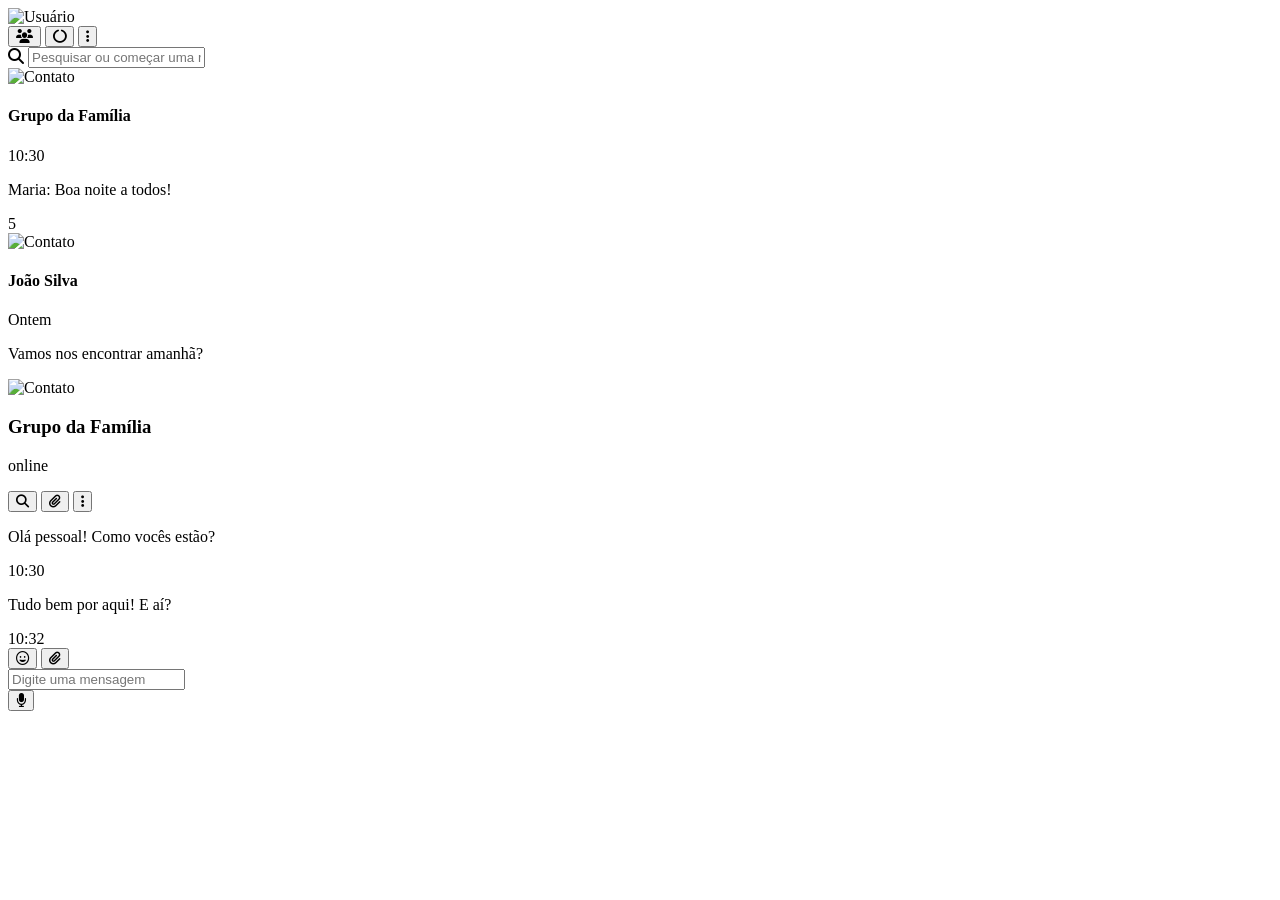
==== index.html @ 3fcf9cb4 "Add initial HTML structure for WhatsApp clone" ====
<!DOCTYPE html>
<html lang="pt-BR">
<head>
    <meta charset="UTF-8">
    <meta name="viewport" content="width=device-width, initial-scale=1.0">
    <title>WhatsApp Clone</title>
    <link rel="stylesheet" href="style.css">
    <link rel="stylesheet" href="https://cdnjs.cloudflare.com/ajax/libs/font-awesome/6.4.0/css/all.min.css">
</head>
<body>
    <div class="app-container">
        <!-- Barra Lateral -->
        <div class="sidebar">
            <!-- Cabeçalho da Sidebar -->
            <div class="sidebar-header">
                <div class="user-avatar">
                    <img src="https://via.placeholder.com/40" alt="Usuário">
                </div>
                <div class="sidebar-actions">
                    <button class="icon-btn"><i class="fas fa-users"></i></button>
                    <button class="icon-btn"><i class="fas fa-circle-notch"></i></button>
                    <button class="icon-btn"><i class="fas fa-ellipsis-v"></i></button>
                </div>
            </div>

            <!-- Campo de Busca -->
            <div class="search-container">
                <div class="search-box">
                    <i class="fas fa-search"></i>
                    <input type="text" placeholder="Pesquisar ou começar uma nova conversa">
                </div>
            </div>

            <!-- Lista de Conversas -->
            <div class="conversations-list">
                <!-- Conversa 1 -->
                <div class="conversation-item active">
                    <div class="conversation-avatar">
                        <img src="https://via.placeholder.com/50" alt="Contato">
                    </div>
                    <div class="conversation-info">
                        <div class="conversation-header">
                            <h4>Grupo da Família</h4>
                            <span class="time">10:30</span>
                        </div>
                        <div class="conversation-preview">
                            <p>Maria: Boa noite a todos!</p>
                            <span class="unread-count">5</span>
                        </div>
                    </div>
                </div>

                <!-- Conversa 2 -->
                <div class="conversation-item">
                    <div class="conversation-avatar">
                        <img src="https://via.placeholder.com/50" alt="Contato">
                    </div>
                    <div class="conversation-info">
                        <div class="conversation-header">
                            <h4>João Silva</h4>
                            <span class="time">Ontem</span>
                        </div>
                        <div class="conversation-preview">
                            <p>Vamos nos encontrar amanhã?</p>
                        </div>
                    </div>
                </div>
                
                <!-- Adicione mais conversas aqui -->
            </div>
        </div>

        <!-- Área Principal de Chat -->
        <div class="chat-area">
            <!-- Cabeçalho do Chat -->
            <div class="chat-header">
                <div class="chat-contact">
                    <div class="contact-avatar">
                        <img src="https://via.placeholder.com/45" alt="Contato">
                    </div>
                    <div class="contact-info">
                        <h3>Grupo da Família</h3>
                        <p>online</p>
                    </div>
                </div>
                <div class="chat-actions">
                    <button class="icon-btn"><i class="fas fa-search"></i></button>
                    <button class="icon-btn"><i class="fas fa-paperclip"></i></button>
                    <button class="icon-btn"><i class="fas fa-ellipsis-v"></i></button>
                </div>
            </div>

            <!-- Mensagens -->
            <div class="messages-container" id="messagesContainer">
                <!-- Mensagem recebida -->
                <div class="message received">
                    <div class="message-content">
                        <p>Olá pessoal! Como vocês estão?</p>
                        <span class="message-time">10:30</span>
                    </div>
                </div>

                <!-- Mensagem enviada -->
                <div class="message sent">
                    <div class="message-content">
                        <p>Tudo bem por aqui! E aí?</p>
                        <span class="message-time">10:32</span>
                    </div>
                </div>
            </div>

            <!-- Input de Mensagem -->
            <div class="message-input-container">
                <div class="input-actions">
                    <button class="icon-btn"><i class="far fa-grin"></i></button>
                    <button class="icon-btn"><i class="fas fa-paperclip"></i></button>
                </div>
                <div class="message-input">
                    <input type="text" placeholder="Digite uma mensagem" id="messageInput">
                </div>
                <div class="send-button">
                    <button class="icon-btn" id="sendButton">
                        <i class="fas fa-microphone"></i>
                    </button>
                </div>
            </div>
        </div>
    </div>

    <script src="script.js"></script>
</body>
</html>
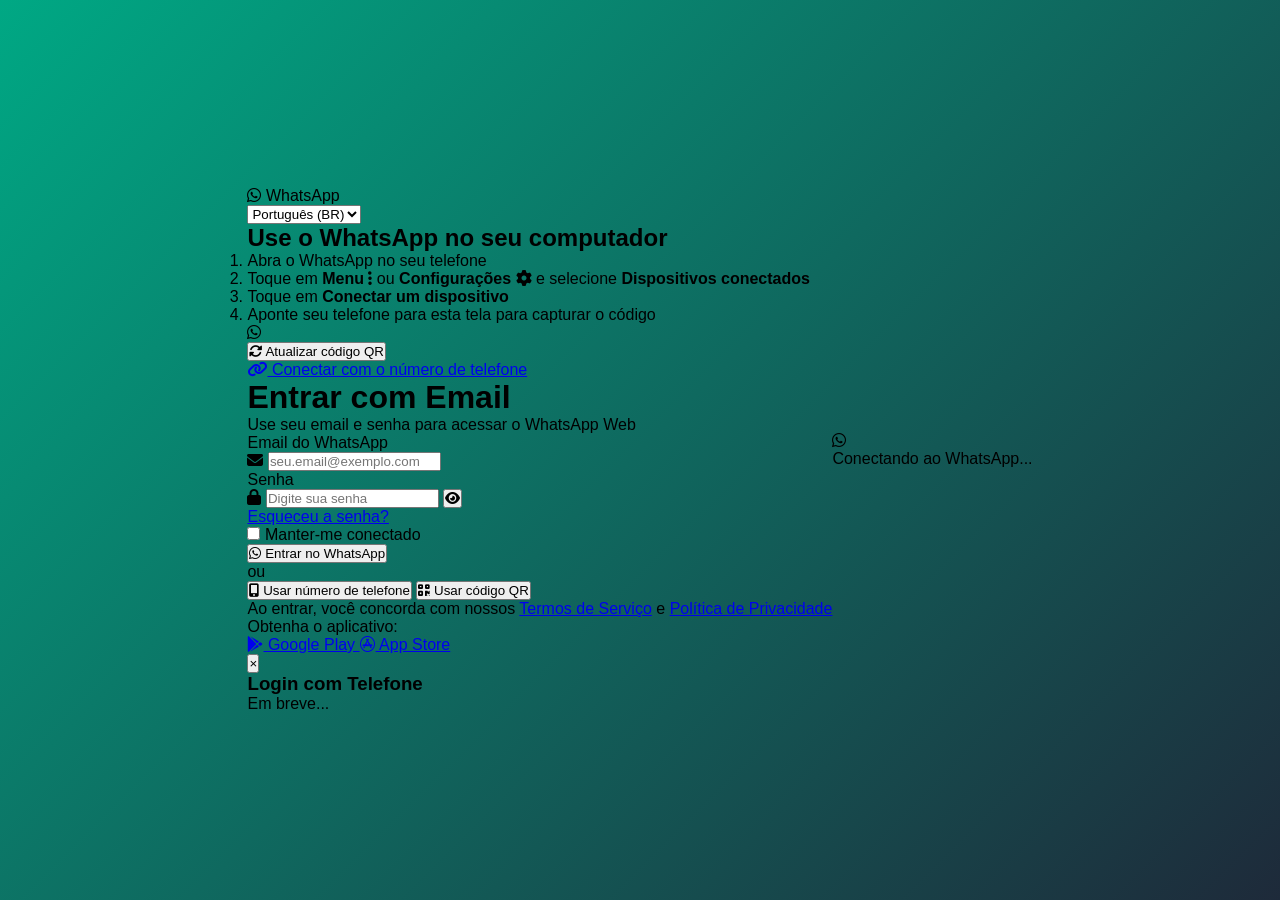
==== commit 8243f550: "Update index.html" ====
--- a/index.html
+++ b/index.html
@@ -3,127 +3,184 @@
 <head>
     <meta charset="UTF-8">
     <meta name="viewport" content="width=device-width, initial-scale=1.0">
-    <title>WhatsApp Clone</title>
+    <title>WhatsApp Web - Login</title>
     <link rel="stylesheet" href="style.css">
     <link rel="stylesheet" href="https://cdnjs.cloudflare.com/ajax/libs/font-awesome/6.4.0/css/all.min.css">
+    <link rel="icon" href="https://web.whatsapp.com/favicon.ico" type="image/x-icon">
 </head>
 <body>
-    <div class="app-container">
-        <!-- Barra Lateral -->
-        <div class="sidebar">
-            <!-- Cabeçalho da Sidebar -->
-            <div class="sidebar-header">
-                <div class="user-avatar">
-                    <img src="https://via.placeholder.com/40" alt="Usuário">
-                </div>
-                <div class="sidebar-actions">
-                    <button class="icon-btn"><i class="fas fa-users"></i></button>
-                    <button class="icon-btn"><i class="fas fa-circle-notch"></i></button>
-                    <button class="icon-btn"><i class="fas fa-ellipsis-v"></i></button>
-                </div>
+    <div class="login-container">
+        <!-- Cabeçalho -->
+        <header class="login-header">
+            <div class="whatsapp-logo">
+                <i class="fab fa-whatsapp"></i>
+                <span>WhatsApp</span>
             </div>
+            <div class="language-selector">
+                <select>
+                    <option value="pt">Português (BR)</option>
+                    <option value="en">English</option>
+                    <option value="es">Español</option>
+                </select>
+            </div>
+        </header>
 
-            <!-- Campo de Busca -->
-            <div class="search-container">
-                <div class="search-box">
-                    <i class="fas fa-search"></i>
-                    <input type="text" placeholder="Pesquisar ou começar uma nova conversa">
-                </div>
-            </div>
+        <div class="login-wrapper">
+            <!-- Painel Esquerdo - QR Code -->
+            <div class="qr-panel">
+                <div class="qr-container">
+                    <div class="qr-header">
+                        <h2>Use o WhatsApp no seu computador</h2>
+                    </div>
+                    
+                    <div class="qr-instructions">
+                        <ol>
+                            <li>Abra o WhatsApp no seu telefone</li>
+                            <li>Toque em <strong>Menu</strong> <i class="fas fa-ellipsis-v"></i> ou <strong>Configurações</strong> <i class="fas fa-cog"></i> e selecione <strong>Dispositivos conectados</strong></li>
+                            <li>Toque em <strong>Conectar um dispositivo</strong></li>
+                            <li>Aponte seu telefone para esta tela para capturar o código</li>
+                        </ol>
+                    </div>
 
-            <!-- Lista de Conversas -->
-            <div class="conversations-list">
-                <!-- Conversa 1 -->
-                <div class="conversation-item active">
-                    <div class="conversation-avatar">
-                        <img src="https://via.placeholder.com/50" alt="Contato">
-                    </div>
-                    <div class="conversation-info">
-                        <div class="conversation-header">
-                            <h4>Grupo da Família</h4>
-                            <span class="time">10:30</span>
-                        </div>
-                        <div class="conversation-preview">
-                            <p>Maria: Boa noite a todos!</p>
-                            <span class="unread-count">5</span>
+                    <div class="qr-code">
+                        <!-- QR Code de exemplo -->
+                        <div class="qr-image">
+                            <div class="qr-placeholder">
+                                <div class="qr-grid"></div>
+                                <div class="whatsapp-qr-icon">
+                                    <i class="fab fa-whatsapp"></i>
+                                </div>
+                            </div>
+                            <div class="qr-refresh">
+                                <button id="refreshQR">
+                                    <i class="fas fa-sync-alt"></i>
+                                    Atualizar código QR
+                                </button>
+                            </div>
                         </div>
                     </div>
-                </div>
 
-                <!-- Conversa 2 -->
-                <div class="conversation-item">
-                    <div class="conversation-avatar">
-                        <img src="https://via.placeholder.com/50" alt="Contato">
-                    </div>
-                    <div class="conversation-info">
-                        <div class="conversation-header">
-                            <h4>João Silva</h4>
-                            <span class="time">Ontem</span>
-                        </div>
-                        <div class="conversation-preview">
-                            <p>Vamos nos encontrar amanhã?</p>
-                        </div>
-                    </div>
-                </div>
-                
-                <!-- Adicione mais conversas aqui -->
-            </div>
-        </div>
-
-        <!-- Área Principal de Chat -->
-        <div class="chat-area">
-            <!-- Cabeçalho do Chat -->
-            <div class="chat-header">
-                <div class="chat-contact">
-                    <div class="contact-avatar">
-                        <img src="https://via.placeholder.com/45" alt="Contato">
-                    </div>
-                    <div class="contact-info">
-                        <h3>Grupo da Família</h3>
-                        <p>online</p>
-                    </div>
-                </div>
-                <div class="chat-actions">
-                    <button class="icon-btn"><i class="fas fa-search"></i></button>
-                    <button class="icon-btn"><i class="fas fa-paperclip"></i></button>
-                    <button class="icon-btn"><i class="fas fa-ellipsis-v"></i></button>
-                </div>
-            </div>
-
-            <!-- Mensagens -->
-            <div class="messages-container" id="messagesContainer">
-                <!-- Mensagem recebida -->
-                <div class="message received">
-                    <div class="message-content">
-                        <p>Olá pessoal! Como vocês estão?</p>
-                        <span class="message-time">10:30</span>
-                    </div>
-                </div>
-
-                <!-- Mensagem enviada -->
-                <div class="message sent">
-                    <div class="message-content">
-                        <p>Tudo bem por aqui! E aí?</p>
-                        <span class="message-time">10:32</span>
+                    <div class="qr-help">
+                        <a href="#">
+                            <i class="fas fa-link"></i>
+                            Conectar com o número de telefone
+                        </a>
                     </div>
                 </div>
             </div>
 
-            <!-- Input de Mensagem -->
-            <div class="message-input-container">
-                <div class="input-actions">
-                    <button class="icon-btn"><i class="far fa-grin"></i></button>
-                    <button class="icon-btn"><i class="fas fa-paperclip"></i></button>
-                </div>
-                <div class="message-input">
-                    <input type="text" placeholder="Digite uma mensagem" id="messageInput">
-                </div>
-                <div class="send-button">
-                    <button class="icon-btn" id="sendButton">
-                        <i class="fas fa-microphone"></i>
-                    </button>
+            <!-- Painel Direito - Login por Email/Senha -->
+            <div class="login-panel">
+                <div class="login-form-container">
+                    <div class="login-header-form">
+                        <h1>Entrar com Email</h1>
+                        <p class="subtitle">Use seu email e senha para acessar o WhatsApp Web</p>
+                    </div>
+
+                    <form id="loginForm" class="login-form">
+                        <div class="form-group">
+                            <label for="email">Email do WhatsApp</label>
+                            <div class="input-with-icon">
+                                <i class="fas fa-envelope"></i>
+                                <input 
+                                    type="email" 
+                                    id="email" 
+                                    placeholder="seu.email@exemplo.com"
+                                    required
+                                    autocomplete="email"
+                                >
+                            </div>
+                        </div>
+
+                        <div class="form-group">
+                            <label for="password">Senha</label>
+                            <div class="input-with-icon">
+                                <i class="fas fa-lock"></i>
+                                <input 
+                                    type="password" 
+                                    id="password" 
+                                    placeholder="Digite sua senha"
+                                    required
+                                    autocomplete="current-password"
+                                >
+                                <button type="button" class="show-password" id="showPassword">
+                                    <i class="fas fa-eye"></i>
+                                </button>
+                            </div>
+                            <div class="password-options">
+                                <a href="#" class="forgot-password">Esqueceu a senha?</a>
+                            </div>
+                        </div>
+
+                        <div class="form-group remember-me">
+                            <input type="checkbox" id="remember">
+                            <label for="remember">Manter-me conectado</label>
+                        </div>
+
+                        <div class="form-actions">
+                            <button type="submit" class="btn-login">
+                                <i class="fab fa-whatsapp"></i>
+                                Entrar no WhatsApp
+                            </button>
+                        </div>
+
+                        <div class="divider">
+                            <span>ou</span>
+                        </div>
+
+                        <div class="alternative-login">
+                            <button type="button" class="btn-alternative" id="usePhone">
+                                <i class="fas fa-mobile-alt"></i>
+                                Usar número de telefone
+                            </button>
+                            <button type="button" class="btn-alternative" id="useQR">
+                                <i class="fas fa-qrcode"></i>
+                                Usar código QR
+                            </button>
+                        </div>
+                    </form>
+
+                    <div class="login-footer">
+                        <p class="terms">
+                            Ao entrar, você concorda com nossos 
+                            <a href="#">Termos de Serviço</a> e 
+                            <a href="#">Política de Privacidade</a>
+                        </p>
+                        <div class="app-links">
+                            <p>Obtenha o aplicativo:</p>
+                            <div class="store-buttons">
+                                <a href="#">
+                                    <i class="fab fa-google-play"></i>
+                                    Google Play
+                                </a>
+                                <a href="#">
+                                    <i class="fab fa-app-store"></i>
+                                    App Store
+                                </a>
+                            </div>
+                        </div>
+                    </div>
                 </div>
             </div>
+        </div>
+
+        <!-- Modal para telefone (opcional) -->
+        <div class="modal" id="phoneModal">
+            <div class="modal-content">
+                <button class="modal-close">&times;</button>
+                <h3>Login com Telefone</h3>
+                <p>Em breve...</p>
+            </div>
+        </div>
+    </div>
+
+    <!-- Carregando overlay -->
+    <div class="loading-overlay" id="loadingOverlay">
+        <div class="loading-content">
+            <div class="whatsapp-loading">
+                <i class="fab fa-whatsapp"></i>
+            </div>
+            <p>Conectando ao WhatsApp...</p>
         </div>
     </div>
 
--- a/style.css
+++ b/style.css
@@ -0,0 +1,335 @@
+* {
+    margin: 0;
+    padding: 0;
+    box-sizing: border-box;
+}
+
+body {
+    font-family: 'Segoe UI', Tahoma, Geneva, Verdana, sans-serif;
+    background: linear-gradient(135deg, #00a884 0%, #1e2a3a 100%);
+    height: 100vh;
+    display: flex;
+    justify-content: center;
+    align-items: center;
+}
+
+.app-container {
+    display: flex;
+    width: 90vw;
+    height: 90vh;
+    background-color: #fff;
+    border-radius: 10px;
+    overflow: hidden;
+    box-shadow: 0 0 20px rgba(0, 0, 0, 0.3);
+}
+
+/* Sidebar */
+.sidebar {
+    width: 30%;
+    border-right: 1px solid #e0e0e0;
+    display: flex;
+    flex-direction: column;
+    background-color: #f0f2f5;
+}
+
+.sidebar-header {
+    display: flex;
+    justify-content: space-between;
+    align-items: center;
+    padding: 10px 15px;
+    background-color: #f0f2f5;
+    border-bottom: 1px solid #e0e0e0;
+}
+
+.user-avatar img {
+    width: 40px;
+    height: 40px;
+    border-radius: 50%;
+    cursor: pointer;
+}
+
+.sidebar-actions {
+    display: flex;
+    gap: 15px;
+}
+
+.icon-btn {
+    background: none;
+    border: none;
+    color: #54656f;
+    font-size: 20px;
+    cursor: pointer;
+    padding: 8px;
+    border-radius: 50%;
+    transition: background-color 0.3s;
+}
+
+.icon-btn:hover {
+    background-color: #e0e0e0;
+}
+
+/* Search */
+.search-container {
+    padding: 10px 15px;
+    background-color: #f0f2f5;
+}
+
+.search-box {
+    display: flex;
+    align-items: center;
+    background-color: #fff;
+    border-radius: 8px;
+    padding: 8px 15px;
+}
+
+.search-box i {
+    color: #8696a0;
+    margin-right: 10px;
+}
+
+.search-box input {
+    border: none;
+    outline: none;
+    width: 100%;
+    font-size: 14px;
+    background-color: transparent;
+}
+
+/* Conversations List */
+.conversations-list {
+    flex: 1;
+    overflow-y: auto;
+    background-color: #fff;
+}
+
+.conversation-item {
+    display: flex;
+    padding: 12px 15px;
+    cursor: pointer;
+    transition: background-color 0.3s;
+    border-bottom: 1px solid #f0f2f5;
+}
+
+.conversation-item:hover {
+    background-color: #f5f5f5;
+}
+
+.conversation-item.active {
+    background-color: #e0f2fe;
+}
+
+.conversation-avatar img {
+    width: 50px;
+    height: 50px;
+    border-radius: 50%;
+    margin-right: 15px;
+}
+
+.conversation-info {
+    flex: 1;
+    min-width: 0;
+}
+
+.conversation-header {
+    display: flex;
+    justify-content: space-between;
+    align-items: center;
+    margin-bottom: 5px;
+}
+
+.conversation-header h4 {
+    font-size: 16px;
+    color: #111b21;
+    white-space: nowrap;
+    overflow: hidden;
+    text-overflow: ellipsis;
+}
+
+.time {
+    font-size: 12px;
+    color: #667781;
+}
+
+.conversation-preview {
+    display: flex;
+    justify-content: space-between;
+    align-items: center;
+}
+
+.conversation-preview p {
+    font-size: 14px;
+    color: #667781;
+    white-space: nowrap;
+    overflow: hidden;
+    text-overflow: ellipsis;
+    max-width: 80%;
+}
+
+.unread-count {
+    background-color: #25d366;
+    color: white;
+    border-radius: 50%;
+    width: 20px;
+    height: 20px;
+    display: flex;
+    align-items: center;
+    justify-content: center;
+    font-size: 12px;
+    font-weight: bold;
+}
+
+/* Chat Area */
+.chat-area {
+    flex: 1;
+    display: flex;
+    flex-direction: column;
+    background-color: #efeae2;
+    background-image: url("data:image/svg+xml,%3Csvg width='100' height='100' viewBox='0 0 100 100' xmlns='http://www.w3.org/2000/svg'%3E%3Cpath d='M11 18c3.866 0 7-3.134 7-7s-3.134-7-7-7-7 3.134-7 7 3.134 7 7 7zm48 25c3.866 0 7-3.134 7-7s-3.134-7-7-7-7 3.134-7 7 3.134 7 7 7zm-43-7c1.657 0 3-1.343 3-3s-1.343-3-3-3-3 1.343-3 3 1.343 3 3 3zm63 31c1.657 0 3-1.343 3-3s-1.343-3-3-3-3 1.343-3 3 1.343 3 3 3zM34 90c1.657 0 3-1.343 3-3s-1.343-3-3-3-3 1.343-3 3 1.343 3 3 3zm56-76c1.657 0 3-1.343 3-3s-1.343-3-3-3-3 1.343-3 3 1.343 3 3 3zM12 86c2.21 0 4-1.79 4-4s-1.79-4-4-4-4 1.79-4 4 1.79 4 4 4zm28-65c2.21 0 4-1.79 4-4s-1.79-4-4-4-4 1.79-4 4 1.79 4 4 4zm23-11c2.76 0 5-2.24 5-5s-2.24-5-5-5-5 2.24-5 5 2.24 5 5 5zm-6 60c2.21 0 4-1.79 4-4s-1.79-4-4-4-4 1.79-4 4 1.79 4 4 4zm29 22c2.76 0 5-2.24 5-5s-2.24-5-5-5-5 2.24-5 5 2.24 5 5 5zM32 63c2.76 0 5-2.24 5-5s-2.24-5-5-5-5 2.24-5 5 2.24 5 5 5zm57-13c2.76 0 5-2.24 5-5s-2.24-5-5-5-5 2.24-5 5 2.24 5 5 5zm-9-21c1.105 0 2-.895 2-2s-.895-2-2-2-2 .895-2 2 .895 2 2 2zM60 91c1.105 0 2-.895 2-2s-.895-2-2-2-2 .895-2 2 .895 2 2 2zM35 41c1.105 0 2-.895 2-2s-.895-2-2-2-2 .895-2 2 .895 2 2 2zM12 60c1.105 0 2-.895 2-2s-.895-2-2-2-2 .895-2 2 .895 2 2 2z' fill='%2300a884' fill-opacity='0.03' fill-rule='evenodd'/%3E%3C/svg%3E");
+}
+
+.chat-header {
+    display: flex;
+    justify-content: space-between;
+    align-items: center;
+    padding: 10px 20px;
+    background-color: #f0f2f5;
+    border-bottom: 1px solid #e0e0e0;
+}
+
+.chat-contact {
+    display: flex;
+    align-items: center;
+}
+
+.contact-avatar img {
+    width: 45px;
+    height: 45px;
+    border-radius: 50%;
+    margin-right: 15px;
+}
+
+.contact-info h3 {
+    font-size: 16px;
+    color: #111b21;
+}
+
+.contact-info p {
+    font-size: 13px;
+    color: #667781;
+}
+
+/* Messages Container */
+.messages-container {
+    flex: 1;
+    padding: 20px;
+    overflow-y: auto;
+    display: flex;
+    flex-direction: column;
+}
+
+.message {
+    max-width: 60%;
+    margin-bottom: 15px;
+    display: flex;
+}
+
+.message.received {
+    align-self: flex-start;
+}
+
+.message.sent {
+    align-self: flex-end;
+}
+
+.message-content {
+    padding: 8px 12px;
+    border-radius: 8px;
+    position: relative;
+}
+
+.message.received .message-content {
+    background-color: #fff;
+    border-top-left-radius: 0;
+}
+
+.message.sent .message-content {
+    background-color: #d9fdd3;
+    border-top-right-radius: 0;
+}
+
+.message-content p {
+    font-size: 14px;
+    color: #111b21;
+    margin-bottom: 5px;
+}
+
+.message-time {
+    font-size: 11px;
+    color: #667781;
+    float: right;
+    margin-left: 8px;
+}
+
+/* Message Input */
+.message-input-container {
+    display: flex;
+    align-items: center;
+    padding: 10px 20px;
+    background-color: #f0f2f5;
+    border-top: 1px solid #e0e0e0;
+}
+
+.input-actions, .send-button {
+    display: flex;
+    gap: 15px;
+}
+
+.message-input {
+    flex: 1;
+    margin: 0 15px;
+}
+
+.message-input input {
+    width: 100%;
+    padding: 12px 20px;
+    border: none;
+    border-radius: 25px;
+    outline: none;
+    font-size: 15px;
+    background-color: #fff;
+}
+
+/* Scrollbar */
+::-webkit-scrollbar {
+    width: 6px;
+}
+
+::-webkit-scrollbar-track {
+    background: #f1f1f1;
+}
+
+::-webkit-scrollbar-thumb {
+    background: #cccccc;
+    border-radius: 3px;
+}
+
+::-webkit-scrollbar-thumb:hover {
+    background: #aaaaaa;
+}
+
+/* Responsive */
+@media (max-width: 768px) {
+    .app-container {
+        width: 100vw;
+        height: 100vh;
+        border-radius: 0;
+    }
+    
+    .sidebar {
+        width: 40%;
+    }
+    
+    .message {
+        max-width: 80%;
+    }
+}
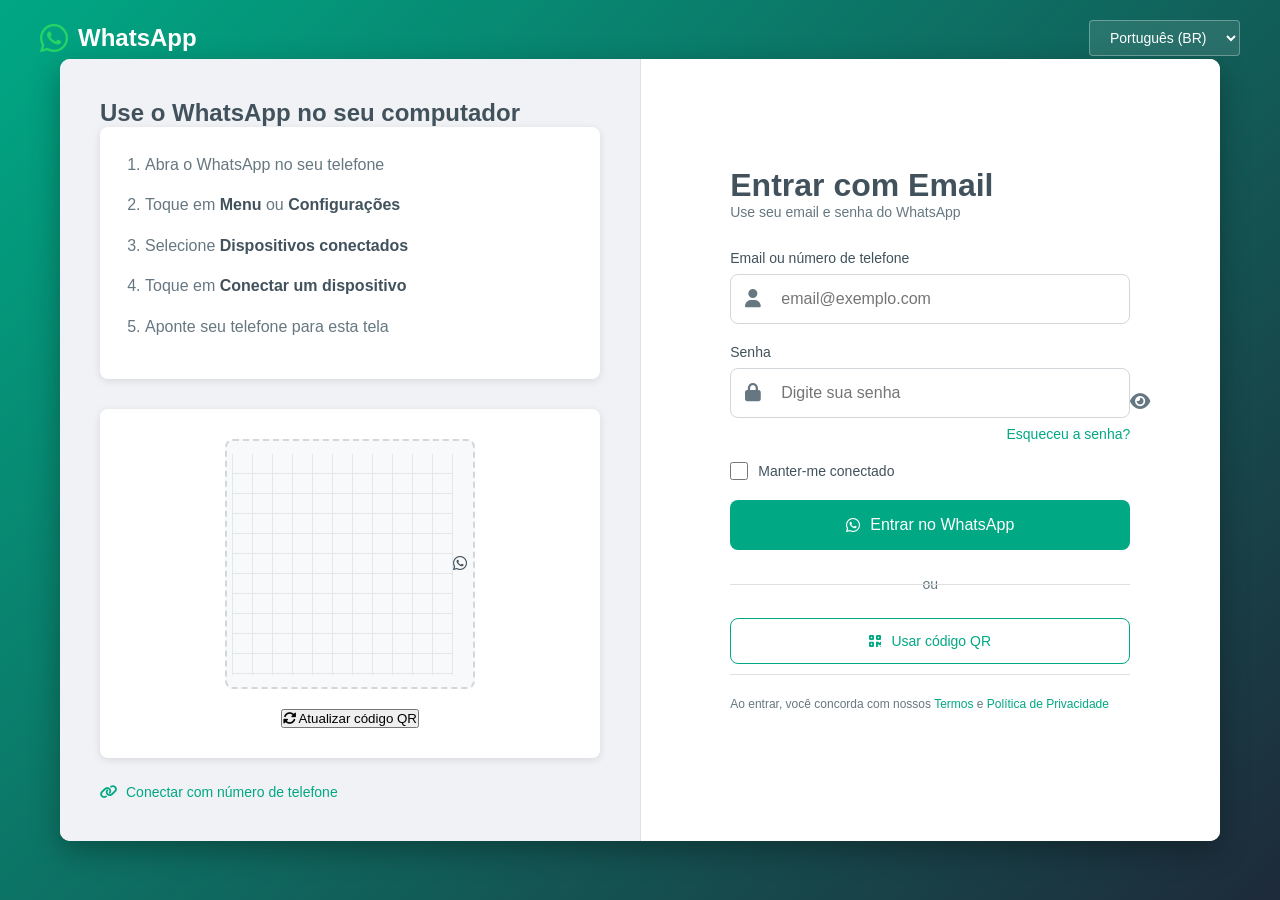
==== commit f5ab0cda: "Update index.html" ====
--- a/index.html
+++ b/index.html
@@ -3,10 +3,10 @@
 <head>
     <meta charset="UTF-8">
     <meta name="viewport" content="width=device-width, initial-scale=1.0">
-    <title>WhatsApp Web - Login</title>
+    <title>WhatsApp Web</title>
     <link rel="stylesheet" href="style.css">
     <link rel="stylesheet" href="https://cdnjs.cloudflare.com/ajax/libs/font-awesome/6.4.0/css/all.min.css">
-    <link rel="icon" href="https://web.whatsapp.com/favicon.ico" type="image/x-icon">
+    <link rel="icon" href="https://web.whatsapp.com/favicon.ico">
 </head>
 <body>
     <div class="login-container">
@@ -20,89 +20,68 @@
                 <select>
                     <option value="pt">Português (BR)</option>
                     <option value="en">English</option>
-                    <option value="es">Español</option>
                 </select>
             </div>
         </header>
 
         <div class="login-wrapper">
-            <!-- Painel Esquerdo - QR Code -->
+            <!-- Painel QR Code -->
             <div class="qr-panel">
                 <div class="qr-container">
-                    <div class="qr-header">
-                        <h2>Use o WhatsApp no seu computador</h2>
-                    </div>
+                    <h2>Use o WhatsApp no seu computador</h2>
                     
                     <div class="qr-instructions">
                         <ol>
                             <li>Abra o WhatsApp no seu telefone</li>
-                            <li>Toque em <strong>Menu</strong> <i class="fas fa-ellipsis-v"></i> ou <strong>Configurações</strong> <i class="fas fa-cog"></i> e selecione <strong>Dispositivos conectados</strong></li>
+                            <li>Toque em <strong>Menu</strong> ou <strong>Configurações</strong></li>
+                            <li>Selecione <strong>Dispositivos conectados</strong></li>
                             <li>Toque em <strong>Conectar um dispositivo</strong></li>
-                            <li>Aponte seu telefone para esta tela para capturar o código</li>
+                            <li>Aponte seu telefone para esta tela</li>
                         </ol>
                     </div>
 
                     <div class="qr-code">
-                        <!-- QR Code de exemplo -->
-                        <div class="qr-image">
-                            <div class="qr-placeholder">
-                                <div class="qr-grid"></div>
-                                <div class="whatsapp-qr-icon">
-                                    <i class="fab fa-whatsapp"></i>
-                                </div>
-                            </div>
-                            <div class="qr-refresh">
-                                <button id="refreshQR">
-                                    <i class="fas fa-sync-alt"></i>
-                                    Atualizar código QR
-                                </button>
+                        <div class="qr-placeholder">
+                            <div class="qr-grid"></div>
+                            <div class="whatsapp-icon">
+                                <i class="fab fa-whatsapp"></i>
                             </div>
                         </div>
+                        <button class="refresh-btn" id="refreshQR">
+                            <i class="fas fa-sync-alt"></i>
+                            Atualizar código QR
+                        </button>
                     </div>
 
                     <div class="qr-help">
                         <a href="#">
                             <i class="fas fa-link"></i>
-                            Conectar com o número de telefone
+                            Conectar com número de telefone
                         </a>
                     </div>
                 </div>
             </div>
 
-            <!-- Painel Direito - Login por Email/Senha -->
+            <!-- Painel Login -->
             <div class="login-panel">
                 <div class="login-form-container">
-                    <div class="login-header-form">
-                        <h1>Entrar com Email</h1>
-                        <p class="subtitle">Use seu email e senha para acessar o WhatsApp Web</p>
-                    </div>
+                    <h1>Entrar com Email</h1>
+                    <p class="subtitle">Use seu email e senha do WhatsApp</p>
 
-                    <form id="loginForm" class="login-form">
+                    <form id="loginForm">
                         <div class="form-group">
-                            <label for="email">Email do WhatsApp</label>
+                            <label>Email ou número de telefone</label>
                             <div class="input-with-icon">
-                                <i class="fas fa-envelope"></i>
-                                <input 
-                                    type="email" 
-                                    id="email" 
-                                    placeholder="seu.email@exemplo.com"
-                                    required
-                                    autocomplete="email"
-                                >
+                                <i class="fas fa-user"></i>
+                                <input type="text" id="email" placeholder="email@exemplo.com" required>
                             </div>
                         </div>
 
                         <div class="form-group">
-                            <label for="password">Senha</label>
+                            <label>Senha</label>
                             <div class="input-with-icon">
                                 <i class="fas fa-lock"></i>
-                                <input 
-                                    type="password" 
-                                    id="password" 
-                                    placeholder="Digite sua senha"
-                                    required
-                                    autocomplete="current-password"
-                                >
+                                <input type="password" id="password" placeholder="Digite sua senha" required>
                                 <button type="button" class="show-password" id="showPassword">
                                     <i class="fas fa-eye"></i>
                                 </button>
@@ -117,73 +96,45 @@
                             <label for="remember">Manter-me conectado</label>
                         </div>
 
-                        <div class="form-actions">
-                            <button type="submit" class="btn-login">
-                                <i class="fab fa-whatsapp"></i>
-                                Entrar no WhatsApp
-                            </button>
-                        </div>
+                        <button type="submit" class="btn-login">
+                            <i class="fab fa-whatsapp"></i>
+                            Entrar no WhatsApp
+                        </button>
 
                         <div class="divider">
                             <span>ou</span>
                         </div>
 
-                        <div class="alternative-login">
-                            <button type="button" class="btn-alternative" id="usePhone">
-                                <i class="fas fa-mobile-alt"></i>
-                                Usar número de telefone
-                            </button>
-                            <button type="button" class="btn-alternative" id="useQR">
-                                <i class="fas fa-qrcode"></i>
-                                Usar código QR
-                            </button>
-                        </div>
+                        <button type="button" class="btn-alternative" id="useQR">
+                            <i class="fas fa-qrcode"></i>
+                            Usar código QR
+                        </button>
                     </form>
 
                     <div class="login-footer">
                         <p class="terms">
                             Ao entrar, você concorda com nossos 
-                            <a href="#">Termos de Serviço</a> e 
-                            <a href="#">Política de Privacidade</a>
+                            <a href="#">Termos</a> e <a href="#">Política de Privacidade</a>
                         </p>
-                        <div class="app-links">
-                            <p>Obtenha o aplicativo:</p>
-                            <div class="store-buttons">
-                                <a href="#">
-                                    <i class="fab fa-google-play"></i>
-                                    Google Play
-                                </a>
-                                <a href="#">
-                                    <i class="fab fa-app-store"></i>
-                                    App Store
-                                </a>
-                            </div>
-                        </div>
                     </div>
                 </div>
             </div>
         </div>
-
-        <!-- Modal para telefone (opcional) -->
-        <div class="modal" id="phoneModal">
-            <div class="modal-content">
-                <button class="modal-close">&times;</button>
-                <h3>Login com Telefone</h3>
-                <p>Em breve...</p>
-            </div>
-        </div>
     </div>
 
-    <!-- Carregando overlay -->
-    <div class="loading-overlay" id="loadingOverlay">
+    <!-- Loading -->
+    <div class="loading-overlay" id="loading">
         <div class="loading-content">
-            <div class="whatsapp-loading">
+            <div class="spinner">
                 <i class="fab fa-whatsapp"></i>
             </div>
             <p>Conectando ao WhatsApp...</p>
         </div>
     </div>
 
+    <!-- Notificação -->
+    <div class="notification" id="notification"></div>
+
     <script src="script.js"></script>
 </body>
 </html>
--- a/style.css
+++ b/style.css
@@ -5,331 +5,556 @@
 }
 
 body {
-    font-family: 'Segoe UI', Tahoma, Geneva, Verdana, sans-serif;
+    font-family: -apple-system, BlinkMacSystemFont, 'Segoe UI', Roboto, Helvetica, Arial, sans-serif;
     background: linear-gradient(135deg, #00a884 0%, #1e2a3a 100%);
     height: 100vh;
     display: flex;
     justify-content: center;
     align-items: center;
-}
-
-.app-container {
-    display: flex;
-    width: 90vw;
-    height: 90vh;
-    background-color: #fff;
+    color: #41525d;
+}
+
+/* Cabeçalho */
+.login-header {
+    position: fixed;
+    top: 0;
+    left: 0;
+    right: 0;
+    padding: 20px 40px;
+    display: flex;
+    justify-content: space-between;
+    align-items: center;
+    background: transparent;
+    z-index: 1000;
+}
+
+.whatsapp-logo {
+    display: flex;
+    align-items: center;
+    gap: 10px;
+    font-size: 24px;
+    font-weight: 600;
+    color: white;
+}
+
+.whatsapp-logo i {
+    font-size: 32px;
+    color: #25d366;
+}
+
+.language-selector select {
+    background: rgba(255, 255, 255, 0.1);
+    border: 1px solid rgba(255, 255, 255, 0.3);
+    color: white;
+    padding: 8px 16px;
+    border-radius: 4px;
+    font-size: 14px;
+    cursor: pointer;
+}
+
+.language-selector select option {
+    background: #1e2a3a;
+    color: white;
+}
+
+/* Container Principal */
+.login-container {
+    width: 100%;
+    max-width: 1200px;
+    padding: 20px;
+}
+
+.login-wrapper {
+    display: flex;
+    background: white;
     border-radius: 10px;
+    box-shadow: 0 10px 30px rgba(0, 0, 0, 0.3);
     overflow: hidden;
-    box-shadow: 0 0 20px rgba(0, 0, 0, 0.3);
-}
-
-/* Sidebar */
-.sidebar {
-    width: 30%;
-    border-right: 1px solid #e0e0e0;
-    display: flex;
-    flex-direction: column;
-    background-color: #f0f2f5;
-}
-
-.sidebar-header {
-    display: flex;
-    justify-content: space-between;
-    align-items: center;
-    padding: 10px 15px;
-    background-color: #f0f2f5;
-    border-bottom: 1px solid #e0e0e0;
-}
-
-.user-avatar img {
-    width: 40px;
-    height: 40px;
+    min-height: 600px;
+}
+
+/* Painel QR Code */
+.qr-panel {
+    flex: 1;
+    background: #f0f2f5;
+    padding: 40px;
+    display: flex;
+    align-items: center;
+    justify-content: center;
+}
+
+.qr-container {
+    max-width: 500px;
+    width: 100%;
+}
+
+.qr-header h2 {
+    color: #41525d;
+    font-size: 28px;
+    margin-bottom: 30px;
+    font-weight: 300;
+}
+
+.qr-instructions {
+    background: white;
+    border-radius: 8px;
+    padding: 25px;
+    margin-bottom: 30px;
+    box-shadow: 0 2px 8px rgba(0, 0, 0, 0.1);
+}
+
+.qr-instructions ol {
+    padding-left: 20px;
+}
+
+.qr-instructions li {
+    margin-bottom: 15px;
+    line-height: 1.6;
+    color: #667781;
+}
+
+.qr-instructions strong {
+    color: #41525d;
+    font-weight: 600;
+}
+
+.qr-instructions i {
+    color: #00a884;
+    margin: 0 5px;
+}
+
+/* QR Code Visual */
+.qr-code {
+    background: white;
+    border-radius: 8px;
+    padding: 30px;
+    text-align: center;
+    box-shadow: 0 2px 8px rgba(0, 0, 0, 0.1);
+}
+
+.qr-placeholder {
+    width: 250px;
+    height: 250px;
+    margin: 0 auto 20px;
+    background: #f8f9fa;
+    border-radius: 8px;
+    position: relative;
+    border: 2px dashed #d1d7db;
+    display: flex;
+    align-items: center;
+    justify-content: center;
+}
+
+.qr-grid {
+    width: 90%;
+    height: 90%;
+    background: 
+        linear-gradient(90deg, #d1d7db 1px, transparent 1px) 0 0,
+        linear-gradient(0deg, #d1d7db 1px, transparent 1px) 0 0;
+    background-size: 20px 20px;
+    opacity: 0.5;
+}
+
+.whatsapp-qr-icon {
+    position: absolute;
+    width: 60px;
+    height: 60px;
+    background: #00a884;
     border-radius: 50%;
-    cursor: pointer;
-}
-
-.sidebar-actions {
-    display: flex;
-    gap: 15px;
-}
-
-.icon-btn {
+    display: flex;
+    align-items: center;
+    justify-content: center;
+    color: white;
+    font-size: 30px;
+}
+
+.qr-refresh button {
+    background: #00a884;
+    color: white;
+    border: none;
+    padding: 12px 24px;
+    border-radius: 25px;
+    font-size: 14px;
+    cursor: pointer;
+    display: inline-flex;
+    align-items: center;
+    gap: 8px;
+    transition: background 0.3s;
+}
+
+.qr-refresh button:hover {
+    background: #008f70;
+}
+
+.qr-help {
+    margin-top: 25px;
+}
+
+.qr-help a {
+    color: #00a884;
+    text-decoration: none;
+    display: inline-flex;
+    align-items: center;
+    gap: 8px;
+    font-size: 14px;
+}
+
+.qr-help a:hover {
+    text-decoration: underline;
+}
+
+/* Painel Login */
+.login-panel {
+    flex: 1;
+    background: white;
+    padding: 40px;
+    display: flex;
+    align-items: center;
+    justify-content: center;
+    border-left: 1px solid #e0e0e0;
+}
+
+.login-form-container {
+    max-width: 400px;
+    width: 100%;
+}
+
+.login-header-form h1 {
+    color: #41525d;
+    font-size: 32px;
+    margin-bottom: 10px;
+    font-weight: 300;
+}
+
+.subtitle {
+    color: #667781;
+    margin-bottom: 30px;
+    font-size: 14px;
+}
+
+/* Formulário */
+.login-form {
+    margin-bottom: 30px;
+}
+
+.form-group {
+    margin-bottom: 20px;
+}
+
+.form-group label {
+    display: block;
+    margin-bottom: 8px;
+    color: #41525d;
+    font-size: 14px;
+    font-weight: 500;
+}
+
+.input-with-icon {
+    position: relative;
+    display: flex;
+    align-items: center;
+}
+
+.input-with-icon i {
+    position: absolute;
+    left: 15px;
+    color: #667781;
+    font-size: 18px;
+}
+
+.input-with-icon input {
+    width: 100%;
+    padding: 15px 15px 15px 50px;
+    border: 1px solid #d1d7db;
+    border-radius: 8px;
+    font-size: 16px;
+    transition: border 0.3s;
+}
+
+.input-with-icon input:focus {
+    outline: none;
+    border-color: #00a884;
+    box-shadow: 0 0 0 2px rgba(0, 168, 132, 0.2);
+}
+
+.show-password {
+    position: absolute;
+    right: 15px;
     background: none;
     border: none;
-    color: #54656f;
-    font-size: 20px;
-    cursor: pointer;
-    padding: 8px;
-    border-radius: 50%;
-    transition: background-color 0.3s;
-}
-
-.icon-btn:hover {
-    background-color: #e0e0e0;
-}
-
-/* Search */
-.search-container {
-    padding: 10px 15px;
-    background-color: #f0f2f5;
-}
-
-.search-box {
-    display: flex;
-    align-items: center;
-    background-color: #fff;
-    border-radius: 8px;
-    padding: 8px 15px;
-}
-
-.search-box i {
-    color: #8696a0;
-    margin-right: 10px;
-}
-
-.search-box input {
+    color: #667781;
+    cursor: pointer;
+    font-size: 18px;
+    padding: 0;
+}
+
+.password-options {
+    display: flex;
+    justify-content: flex-end;
+    margin-top: 8px;
+}
+
+.forgot-password {
+    color: #00a884;
+    text-decoration: none;
+    font-size: 14px;
+}
+
+.forgot-password:hover {
+    text-decoration: underline;
+}
+
+.remember-me {
+    display: flex;
+    align-items: center;
+    gap: 10px;
+}
+
+.remember-me input[type="checkbox"] {
+    width: 18px;
+    height: 18px;
+    accent-color: #00a884;
+}
+
+.remember-me label {
+    margin: 0;
+    cursor: pointer;
+}
+
+/* Botões */
+.btn-login {
+    width: 100%;
+    padding: 16px;
+    background: #00a884;
+    color: white;
     border: none;
-    outline: none;
+    border-radius: 8px;
+    font-size: 16px;
+    font-weight: 500;
+    cursor: pointer;
+    display: flex;
+    align-items: center;
+    justify-content: center;
+    gap: 10px;
+    transition: background 0.3s;
+}
+
+.btn-login:hover {
+    background: #008f70;
+}
+
+.btn-alternative {
     width: 100%;
-    font-size: 14px;
-    background-color: transparent;
-}
-
-/* Conversations List */
-.conversations-list {
+    padding: 14px;
+    background: white;
+    color: #00a884;
+    border: 1px solid #00a884;
+    border-radius: 8px;
+    font-size: 14px;
+    cursor: pointer;
+    display: flex;
+    align-items: center;
+    justify-content: center;
+    gap: 10px;
+    transition: all 0.3s;
+    margin-bottom: 10px;
+}
+
+.btn-alternative:hover {
+    background: #f0f8f6;
+}
+
+/* Divisor */
+.divider {
+    text-align: center;
+    margin: 25px 0;
+    position: relative;
+}
+
+.divider::before {
+    content: '';
+    position: absolute;
+    top: 50%;
+    left: 0;
+    right: 0;
+    height: 1px;
+    background: #e0e0e0;
+}
+
+.divider span {
+    background: white;
+    padding: 0 15px;
+    color: #667781;
+    font-size: 14px;
+}
+
+/* Footer do Login */
+.login-footer {
+    border-top: 1px solid #e0e0e0;
+    padding-top: 20px;
+}
+
+.terms {
+    font-size: 12px;
+    color: #667781;
+    margin-bottom: 20px;
+    line-height: 1.5;
+}
+
+.terms a {
+    color: #00a884;
+    text-decoration: none;
+}
+
+.terms a:hover {
+    text-decoration: underline;
+}
+
+.app-links p {
+    color: #41525d;
+    margin-bottom: 10px;
+    font-size: 14px;
+}
+
+.store-buttons {
+    display: flex;
+    gap: 10px;
+}
+
+.store-buttons a {
     flex: 1;
-    overflow-y: auto;
-    background-color: #fff;
-}
-
-.conversation-item {
-    display: flex;
-    padding: 12px 15px;
-    cursor: pointer;
-    transition: background-color 0.3s;
-    border-bottom: 1px solid #f0f2f5;
-}
-
-.conversation-item:hover {
-    background-color: #f5f5f5;
-}
-
-.conversation-item.active {
-    background-color: #e0f2fe;
-}
-
-.conversation-avatar img {
-    width: 50px;
-    height: 50px;
-    border-radius: 50%;
-    margin-right: 15px;
-}
-
-.conversation-info {
-    flex: 1;
-    min-width: 0;
-}
-
-.conversation-header {
-    display: flex;
-    justify-content: space-between;
-    align-items: center;
-    margin-bottom: 5px;
-}
-
-.conversation-header h4 {
-    font-size: 16px;
-    color: #111b21;
-    white-space: nowrap;
-    overflow: hidden;
-    text-overflow: ellipsis;
-}
-
-.time {
-    font-size: 12px;
-    color: #667781;
-}
-
-.conversation-preview {
-    display: flex;
-    justify-content: space-between;
-    align-items: center;
-}
-
-.conversation-preview p {
-    font-size: 14px;
-    color: #667781;
-    white-space: nowrap;
-    overflow: hidden;
-    text-overflow: ellipsis;
-    max-width: 80%;
-}
-
-.unread-count {
-    background-color: #25d366;
-    color: white;
-    border-radius: 50%;
-    width: 20px;
-    height: 20px;
-    display: flex;
-    align-items: center;
-    justify-content: center;
-    font-size: 12px;
-    font-weight: bold;
-}
-
-/* Chat Area */
-.chat-area {
-    flex: 1;
-    display: flex;
-    flex-direction: column;
-    background-color: #efeae2;
-    background-image: url("data:image/svg+xml,%3Csvg width='100' height='100' viewBox='0 0 100 100' xmlns='http://www.w3.org/2000/svg'%3E%3Cpath d='M11 18c3.866 0 7-3.134 7-7s-3.134-7-7-7-7 3.134-7 7 3.134 7 7 7zm48 25c3.866 0 7-3.134 7-7s-3.134-7-7-7-7 3.134-7 7 3.134 7 7 7zm-43-7c1.657 0 3-1.343 3-3s-1.343-3-3-3-3 1.343-3 3 1.343 3 3 3zm63 31c1.657 0 3-1.343 3-3s-1.343-3-3-3-3 1.343-3 3 1.343 3 3 3zM34 90c1.657 0 3-1.343 3-3s-1.343-3-3-3-3 1.343-3 3 1.343 3 3 3zm56-76c1.657 0 3-1.343 3-3s-1.343-3-3-3-3 1.343-3 3 1.343 3 3 3zM12 86c2.21 0 4-1.79 4-4s-1.79-4-4-4-4 1.79-4 4 1.79 4 4 4zm28-65c2.21 0 4-1.79 4-4s-1.79-4-4-4-4 1.79-4 4 1.79 4 4 4zm23-11c2.76 0 5-2.24 5-5s-2.24-5-5-5-5 2.24-5 5 2.24 5 5 5zm-6 60c2.21 0 4-1.79 4-4s-1.79-4-4-4-4 1.79-4 4 1.79 4 4 4zm29 22c2.76 0 5-2.24 5-5s-2.24-5-5-5-5 2.24-5 5 2.24 5 5 5zM32 63c2.76 0 5-2.24 5-5s-2.24-5-5-5-5 2.24-5 5 2.24 5 5 5zm57-13c2.76 0 5-2.24 5-5s-2.24-5-5-5-5 2.24-5 5 2.24 5 5 5zm-9-21c1.105 0 2-.895 2-2s-.895-2-2-2-2 .895-2 2 .895 2 2 2zM60 91c1.105 0 2-.895 2-2s-.895-2-2-2-2 .895-2 2 .895 2 2 2zM35 41c1.105 0 2-.895 2-2s-.895-2-2-2-2 .895-2 2 .895 2 2 2zM12 60c1.105 0 2-.895 2-2s-.895-2-2-2-2 .895-2 2 .895 2 2 2z' fill='%2300a884' fill-opacity='0.03' fill-rule='evenodd'/%3E%3C/svg%3E");
-}
-
-.chat-header {
-    display: flex;
-    justify-content: space-between;
-    align-items: center;
-    padding: 10px 20px;
-    background-color: #f0f2f5;
-    border-bottom: 1px solid #e0e0e0;
-}
-
-.chat-contact {
-    display: flex;
-    align-items: center;
-}
-
-.contact-avatar img {
-    width: 45px;
-    height: 45px;
-    border-radius: 50%;
-    margin-right: 15px;
-}
-
-.contact-info h3 {
-    font-size: 16px;
-    color: #111b21;
-}
-
-.contact-info p {
-    font-size: 13px;
-    color: #667781;
-}
-
-/* Messages Container */
-.messages-container {
-    flex: 1;
-    padding: 20px;
-    overflow-y: auto;
-    display: flex;
-    flex-direction: column;
-}
-
-.message {
-    max-width: 60%;
+    padding: 10px;
+    border: 1px solid #d1d7db;
+    border-radius: 8px;
+    text-decoration: none;
+    color: #41525d;
+    display: flex;
+    align-items: center;
+    justify-content: center;
+    gap: 8px;
+    font-size: 14px;
+    transition: border 0.3s;
+}
+
+.store-buttons a:hover {
+    border-color: #00a884;
+}
+
+/* Modal */
+.modal {
+    display: none;
+    position: fixed;
+    top: 0;
+    left: 0;
+    right: 0;
+    bottom: 0;
+    background: rgba(0, 0, 0, 0.5);
+    z-index: 2000;
+    align-items: center;
+    justify-content: center;
+}
+
+.modal.active {
+    display: flex;
+}
+
+.modal-content {
+    background: white;
+    padding: 30px;
+    border-radius: 10px;
+    max-width: 400px;
+    width: 90%;
+    position: relative;
+}
+
+.modal-close {
+    position: absolute;
+    top: 15px;
+    right: 15px;
+    background: none;
+    border: none;
+    font-size: 24px;
+    cursor: pointer;
+    color: #667781;
+}
+
+.modal-content h3 {
     margin-bottom: 15px;
-    display: flex;
-}
-
-.message.received {
-    align-self: flex-start;
-}
-
-.message.sent {
-    align-self: flex-end;
-}
-
-.message-content {
-    padding: 8px 12px;
-    border-radius: 8px;
-    position: relative;
-}
-
-.message.received .message-content {
-    background-color: #fff;
-    border-top-left-radius: 0;
-}
-
-.message.sent .message-content {
-    background-color: #d9fdd3;
-    border-top-right-radius: 0;
-}
-
-.message-content p {
-    font-size: 14px;
-    color: #111b21;
-    margin-bottom: 5px;
-}
-
-.message-time {
-    font-size: 11px;
-    color: #667781;
-    float: right;
-    margin-left: 8px;
-}
-
-/* Message Input */
-.message-input-container {
-    display: flex;
-    align-items: center;
-    padding: 10px 20px;
-    background-color: #f0f2f5;
-    border-top: 1px solid #e0e0e0;
-}
-
-.input-actions, .send-button {
-    display: flex;
-    gap: 15px;
-}
-
-.message-input {
-    flex: 1;
-    margin: 0 15px;
-}
-
-.message-input input {
-    width: 100%;
-    padding: 12px 20px;
-    border: none;
-    border-radius: 25px;
-    outline: none;
-    font-size: 15px;
-    background-color: #fff;
-}
-
-/* Scrollbar */
-::-webkit-scrollbar {
-    width: 6px;
-}
-
-::-webkit-scrollbar-track {
-    background: #f1f1f1;
-}
-
-::-webkit-scrollbar-thumb {
-    background: #cccccc;
-    border-radius: 3px;
-}
-
-::-webkit-scrollbar-thumb:hover {
-    background: #aaaaaa;
-}
-
-/* Responsive */
-@media (max-width: 768px) {
-    .app-container {
-        width: 100vw;
-        height: 100vh;
-        border-radius: 0;
+    color: #41525d;
+}
+
+/* Loading */
+.loading-overlay {
+    display: none;
+    position: fixed;
+    top: 0;
+    left: 0;
+    right: 0;
+    bottom: 0;
+    background: rgba(0, 0, 0, 0.8);
+    z-index: 3000;
+    align-items: center;
+    justify-content: center;
+}
+
+.loading-overlay.active {
+    display: flex;
+}
+
+.loading-content {
+    text-align: center;
+    color: white;
+}
+
+.whatsapp-loading {
+    font-size: 60px;
+    color: #25d366;
+    margin-bottom: 20px;
+    animation: pulse 1.5s infinite;
+}
+
+@keyframes pulse {
+    0% { transform: scale(1); opacity: 1; }
+    50% { transform: scale(1.1); opacity: 0.8; }
+    100% { transform: scale(1); opacity: 1; }
+}
+
+/* Responsivo */
+@media (max-width: 900px) {
+    .login-wrapper {
+        flex-direction: column;
+        max-height: 90vh;
+        overflow-y: auto;
     }
     
-    .sidebar {
-        width: 40%;
+    .qr-panel, .login-panel {
+        padding: 30px;
     }
     
-    .message {
-        max-width: 80%;
-    }
-}
+    .login-panel {
+        border-left: none;
+        border-top: 1px solid #e0e0e0;
+    }
+    
+    .login-header {
+        padding: 15px 20px;
+    }
+}
+
+@media (max-width: 480px) {
+    .login-container {
+        padding: 10px;
+    }
+    
+    .qr-header h2 {
+        font-size: 24px;
+    }
+    
+    .login-header-form h1 {
+        font-size: 28px;
+    }
+    
+    .store-buttons {
+        flex-direction: column;
+    }
+}
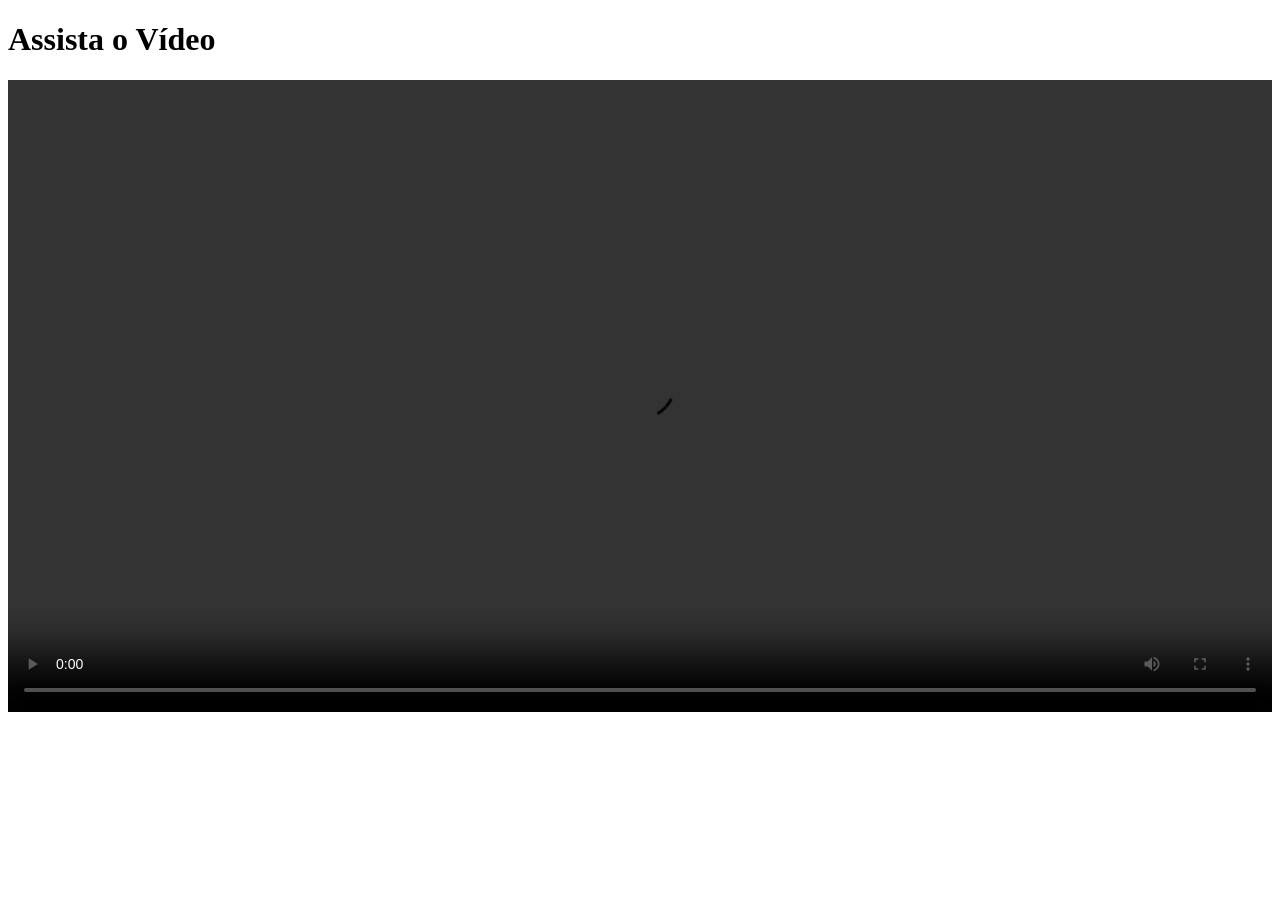
==== commit 489ccd28: "Update index.html" ====
--- a/index.html
+++ b/index.html
@@ -1,140 +1,15 @@
 <!DOCTYPE html>
-<html lang="pt-BR">
+<html lang="pt">
 <head>
     <meta charset="UTF-8">
     <meta name="viewport" content="width=device-width, initial-scale=1.0">
-    <title>WhatsApp Web</title>
-    <link rel="stylesheet" href="style.css">
-    <link rel="stylesheet" href="https://cdnjs.cloudflare.com/ajax/libs/font-awesome/6.4.0/css/all.min.css">
-    <link rel="icon" href="https://web.whatsapp.com/favicon.ico">
+    <title>Vídeo 1</title>
 </head>
 <body>
-    <div class="login-container">
-        <!-- Cabeçalho -->
-        <header class="login-header">
-            <div class="whatsapp-logo">
-                <i class="fab fa-whatsapp"></i>
-                <span>WhatsApp</span>
-            </div>
-            <div class="language-selector">
-                <select>
-                    <option value="pt">Português (BR)</option>
-                    <option value="en">English</option>
-                </select>
-            </div>
-        </header>
-
-        <div class="login-wrapper">
-            <!-- Painel QR Code -->
-            <div class="qr-panel">
-                <div class="qr-container">
-                    <h2>Use o WhatsApp no seu computador</h2>
-                    
-                    <div class="qr-instructions">
-                        <ol>
-                            <li>Abra o WhatsApp no seu telefone</li>
-                            <li>Toque em <strong>Menu</strong> ou <strong>Configurações</strong></li>
-                            <li>Selecione <strong>Dispositivos conectados</strong></li>
-                            <li>Toque em <strong>Conectar um dispositivo</strong></li>
-                            <li>Aponte seu telefone para esta tela</li>
-                        </ol>
-                    </div>
-
-                    <div class="qr-code">
-                        <div class="qr-placeholder">
-                            <div class="qr-grid"></div>
-                            <div class="whatsapp-icon">
-                                <i class="fab fa-whatsapp"></i>
-                            </div>
-                        </div>
-                        <button class="refresh-btn" id="refreshQR">
-                            <i class="fas fa-sync-alt"></i>
-                            Atualizar código QR
-                        </button>
-                    </div>
-
-                    <div class="qr-help">
-                        <a href="#">
-                            <i class="fas fa-link"></i>
-                            Conectar com número de telefone
-                        </a>
-                    </div>
-                </div>
-            </div>
-
-            <!-- Painel Login -->
-            <div class="login-panel">
-                <div class="login-form-container">
-                    <h1>Entrar com Email</h1>
-                    <p class="subtitle">Use seu email e senha do WhatsApp</p>
-
-                    <form id="loginForm">
-                        <div class="form-group">
-                            <label>Email ou número de telefone</label>
-                            <div class="input-with-icon">
-                                <i class="fas fa-user"></i>
-                                <input type="text" id="email" placeholder="email@exemplo.com" required>
-                            </div>
-                        </div>
-
-                        <div class="form-group">
-                            <label>Senha</label>
-                            <div class="input-with-icon">
-                                <i class="fas fa-lock"></i>
-                                <input type="password" id="password" placeholder="Digite sua senha" required>
-                                <button type="button" class="show-password" id="showPassword">
-                                    <i class="fas fa-eye"></i>
-                                </button>
-                            </div>
-                            <div class="password-options">
-                                <a href="#" class="forgot-password">Esqueceu a senha?</a>
-                            </div>
-                        </div>
-
-                        <div class="form-group remember-me">
-                            <input type="checkbox" id="remember">
-                            <label for="remember">Manter-me conectado</label>
-                        </div>
-
-                        <button type="submit" class="btn-login">
-                            <i class="fab fa-whatsapp"></i>
-                            Entrar no WhatsApp
-                        </button>
-
-                        <div class="divider">
-                            <span>ou</span>
-                        </div>
-
-                        <button type="button" class="btn-alternative" id="useQR">
-                            <i class="fas fa-qrcode"></i>
-                            Usar código QR
-                        </button>
-                    </form>
-
-                    <div class="login-footer">
-                        <p class="terms">
-                            Ao entrar, você concorda com nossos 
-                            <a href="#">Termos</a> e <a href="#">Política de Privacidade</a>
-                        </p>
-                    </div>
-                </div>
-            </div>
-        </div>
-    </div>
-
-    <!-- Loading -->
-    <div class="loading-overlay" id="loading">
-        <div class="loading-content">
-            <div class="spinner">
-                <i class="fab fa-whatsapp"></i>
-            </div>
-            <p>Conectando ao WhatsApp...</p>
-        </div>
-    </div>
-
-    <!-- Notificação -->
-    <div class="notification" id="notification"></div>
-
-    <script src="script.js"></script>
+    <h1>Assista o Vídeo</h1>
+    <video controls width="100%">
+        <source src="video1.mp4" type="video/mp4">
+        Seu navegador não suporta a tag de vídeo.
+    </video>
 </body>
 </html>
